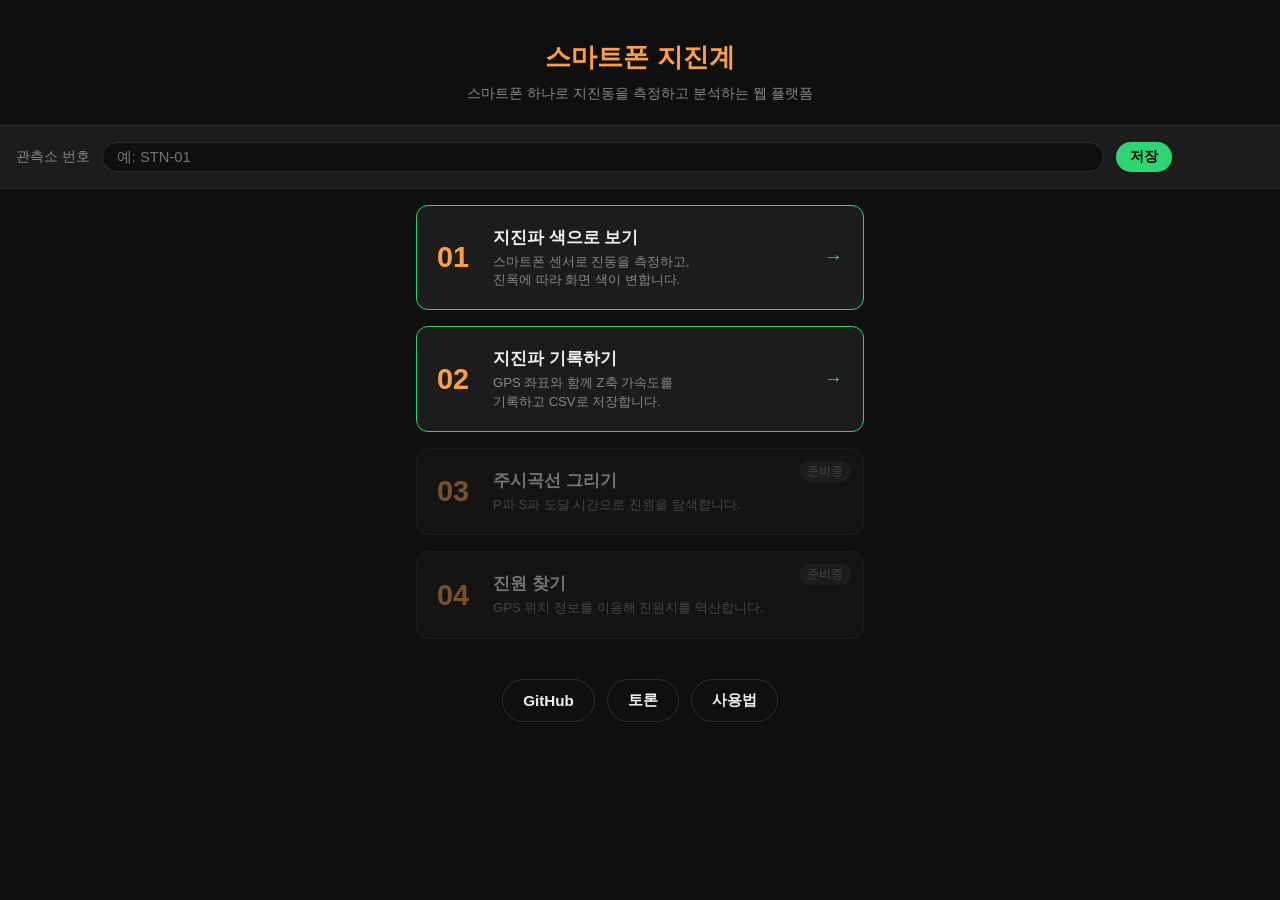
==== index.html @ 4e8167b1 "GitHub Discussions 링크 추가 (footer + README) Co-Authored-By: Claude Sonnet 4.6 <noreply@anthropic.com>" ====
<!DOCTYPE html>
<html lang="ko">
<head>
    <meta charset="UTF-8">
    <meta name="viewport" content="width=device-width, initial-scale=1.0, maximum-scale=1.0, user-scalable=no">
    <title>스마트폰 지진계 플랫폼</title>
    <link rel="stylesheet" href="assets/css/style.css">
</head>
<body>

    <header class="site-header">
        <h1>스마트폰 지진계</h1>
        <p class="subtitle">스마트폰 하나로 지진동을 측정하고 분석하는 웹 플랫폼</p>
    </header>

    <!-- 관측소 번호 입력 -->
    <div class="station-bar">
        <label class="station-bar__label" for="station-input">관측소 번호</label>
        <input class="station-bar__input" id="station-input" type="text"
               maxlength="20" placeholder="예: STN-01">
        <button class="btn btn--primary btn--sm" id="station-save-btn">저장</button>
        <span class="station-bar__status" id="station-status"></span>
    </div>

    <main class="activity-grid">

        <!-- Activity 1 : 활성화 -->
        <a href="activity1/" class="card card--active">
            <div class="card__number">01</div>
            <div class="card__body">
                <h2 class="card__title">지진파 색으로 보기</h2>
                <p class="card__desc">스마트폰 센서로 진동을 측정하고,<br>진폭에 따라 화면 색이 변합니다.</p>
            </div>
            <div class="card__arrow">→</div>
        </a>

        <!-- Activity 2 : 활성화 -->
        <a href="activity2/" class="card card--active">
            <div class="card__number">02</div>
            <div class="card__body">
                <h2 class="card__title">지진파 기록하기</h2>
                <p class="card__desc">GPS 좌표와 함께 Z축 가속도를<br>기록하고 CSV로 저장합니다.</p>
            </div>
            <div class="card__arrow">→</div>
        </a>

        <!-- Activity 3 : 준비중 -->
        <div class="card card--disabled">
            <div class="card__number">03</div>
            <div class="card__body">
                <h2 class="card__title">주시곡선 그리기</h2>
                <p class="card__desc">P파·S파 도달 시간으로 진원을 탐색합니다.</p>
            </div>
            <div class="card__badge">준비중</div>
        </div>

        <!-- Activity 4 : 준비중 -->
        <div class="card card--disabled">
            <div class="card__number">04</div>
            <div class="card__body">
                <h2 class="card__title">진원 찾기</h2>
                <p class="card__desc">GPS 위치 정보를 이용해 진원지를 역산합니다.</p>
            </div>
            <div class="card__badge">준비중</div>
        </div>

    </main>

    <footer class="site-footer">
        <a href="https://github.com/BIH-Lab/Seismograph-on-mobile" class="btn btn--ghost" target="_blank" rel="noopener">GitHub</a>
        <a href="https://github.com/BIH-Lab/Seismograph-on-mobile/discussions" class="btn btn--ghost" target="_blank" rel="noopener">토론</a>
        <button class="btn btn--ghost" id="how-to-btn">사용법</button>
    </footer>

    <!-- 사용법 모달 -->
    <div class="modal" id="how-to-modal" hidden>
        <div class="modal__box">
            <h3>사용법</h3>
            <ol>
                <li>스마트폰 브라우저(Safari / Chrome)로 접속하세요.</li>
                <li>Activity 카드를 선택하세요.</li>
                <li><strong>측정 시작</strong> 버튼을 누르면 센서 권한을 요청합니다.</li>
                <li>권한을 허용하면 실시간 측정이 시작됩니다.</li>
            </ol>
            <p class="modal__note">※ iOS는 Safari, Android는 Chrome을 권장합니다.</p>
            <button class="btn btn--primary" id="modal-close-btn">닫기</button>
        </div>
    </div>

    <script>
        const howToBtn = document.getElementById('how-to-btn');
        const modal = document.getElementById('how-to-modal');
        const closeBtn = document.getElementById('modal-close-btn');

        howToBtn.addEventListener('click', () => { modal.hidden = false; });
        closeBtn.addEventListener('click', () => { modal.hidden = true; });
        modal.addEventListener('click', (e) => { if (e.target === modal) modal.hidden = true; });

        // ── Station ID ────────────────────────────────────────────
        const stationInput  = document.getElementById('station-input');
        const stationSaveBtn = document.getElementById('station-save-btn');
        const stationStatus = document.getElementById('station-status');

        // Load saved value on page load
        const saved = localStorage.getItem('station_id');
        if (saved) stationInput.value = saved;

        stationSaveBtn.addEventListener('click', () => {
            const val = stationInput.value.trim();
            if (!val) {
                stationStatus.textContent = '번호를 입력해주세요.';
                stationStatus.style.color = 'var(--danger)';
                return;
            }
            localStorage.setItem('station_id', val);
            stationStatus.textContent = '저장되었습니다.';
            stationStatus.style.color = 'var(--primary)';
            setTimeout(() => { stationStatus.textContent = ''; }, 2000);
        });

        // Save on Enter key
        stationInput.addEventListener('keydown', (e) => {
            if (e.key === 'Enter') stationSaveBtn.click();
        });
    </script>

</body>
</html>
---- assets/css/style.css ----
/* ===================================
   Reset & Base
=================================== */
*, *::before, *::after { box-sizing: border-box; margin: 0; padding: 0; }

:root {
    --bg:        #0f0f0f;
    --surface:   #1c1c1c;
    --border:    #2e2e2e;
    --text:      #f0f0f0;
    --muted:     #888;
    --accent:    #ff9f43;
    --primary:   #2ed573;
    --danger:    #ff4757;
    --wave:      #00d2d3;
    --radius:    12px;
    --gap:       16px;
}

html, body {
    height: 100%;
    background-color: var(--bg);
    color: var(--text);
    font-family: -apple-system, BlinkMacSystemFont, 'Segoe UI', sans-serif;
    -webkit-tap-highlight-color: transparent;
    overflow-x: hidden;
}


/* ===================================
   공통 버튼
=================================== */
.btn {
    display: inline-flex;
    align-items: center;
    justify-content: center;
    padding: 10px 20px;
    border: none;
    border-radius: 50px;
    font-size: 0.95rem;
    font-weight: 600;
    cursor: pointer;
    text-decoration: none;
    transition: opacity 0.2s;
}
.btn:active { opacity: 0.75; }

.btn--primary  { background: var(--primary); color: #000; }
.btn--danger   { background: var(--danger);  color: #fff; }
.btn--ghost    { background: transparent; color: var(--text); border: 1px solid var(--border); }
.btn--lg       { padding: 14px 36px; font-size: 1.05rem; }
.btn--sm       { padding: 6px 14px;  font-size: 0.85rem; }


/* ===================================
   목차 페이지 (index.html)
=================================== */
.site-header {
    padding: 40px var(--gap) 20px;
    text-align: center;
}
.site-header h1 {
    font-size: 1.6rem;
    color: var(--accent);
    margin-bottom: 8px;
}
.subtitle {
    color: var(--muted);
    font-size: 0.9rem;
    line-height: 1.5;
}

/* 관측소 번호 입력 바 */
.station-bar {
    display: flex;
    align-items: center;
    gap: 12px;
    padding: 16px var(--gap);
    background: var(--surface);
    border-top: 1px solid var(--border);
    border-bottom: 1px solid var(--border);
}
.station-bar__label {
    font-size: 0.85rem;
    color: var(--muted);
    white-space: nowrap;
}
.station-bar__input {
    flex: 1;
    min-width: 80px;
    background: var(--bg);
    border: 1px solid var(--border);
    border-radius: 50px;
    color: var(--text);
    font-size: 0.92rem;
    padding: 6px 14px;
    outline: none;
}
.station-bar__input:focus { border-color: var(--primary); }
.station-bar__status {
    font-size: 0.8rem;
    min-width: 80px;
}

.activity-grid {
    display: flex;
    flex-direction: column;
    gap: var(--gap);
    padding: var(--gap);
    max-width: 480px;
    margin: 0 auto;
}

/* 카드 */
.card {
    display: flex;
    align-items: center;
    gap: 16px;
    padding: 20px;
    border-radius: var(--radius);
    background: var(--surface);
    border: 1px solid var(--border);
    text-decoration: none;
    color: var(--text);
    position: relative;
    transition: border-color 0.2s;
}
.card--active  { border-color: var(--primary); cursor: pointer; }
.card--active:active { opacity: 0.8; }
.card--disabled { opacity: 0.45; cursor: default; }

.card__number {
    font-size: 1.8rem;
    font-weight: 700;
    color: var(--accent);
    min-width: 40px;
}
.card__body { flex: 1; }
.card__title { font-size: 1.05rem; margin-bottom: 4px; }
.card__desc  { font-size: 0.82rem; color: var(--muted); line-height: 1.4; }
.card__arrow { font-size: 1.2rem; color: var(--primary); }
.card__badge {
    position: absolute;
    top: 12px; right: 12px;
    font-size: 0.72rem;
    padding: 3px 8px;
    border-radius: 50px;
    background: var(--border);
    color: var(--muted);
}

.site-footer {
    display: flex;
    justify-content: center;
    gap: 12px;
    padding: 24px var(--gap) 40px;
}


/* ===================================
   모달
=================================== */
.modal {
    position: fixed;
    inset: 0;
    background: rgba(0,0,0,0.7);
    display: flex;
    align-items: center;
    justify-content: center;
    padding: var(--gap);
    z-index: 100;
}
.modal[hidden] { display: none; }
.modal__box {
    background: var(--surface);
    border-radius: var(--radius);
    padding: 28px 24px;
    max-width: 360px;
    width: 100%;
}
.modal__box h3 { font-size: 1.1rem; margin-bottom: 16px; color: var(--accent); }
.modal__box ol { padding-left: 20px; line-height: 2; font-size: 0.92rem; }
.modal__note   { font-size: 0.8rem; color: var(--muted); margin: 16px 0; }
.modal__box .btn { width: 100%; margin-top: 8px; }


/* ===================================
   Activity 페이지 공통
=================================== */
.activity-page {
    display: flex;
    flex-direction: column;
    height: 100dvh;
    transition: background-color 0.3s ease;
}

.activity-header {
    display: flex;
    align-items: center;
    gap: 12px;
    padding: 14px var(--gap);
    border-bottom: 1px solid var(--border);
    flex-shrink: 0;
}
.activity-header h1 { font-size: 1rem; color: var(--accent); }

.activity-main {
    flex: 1;
    display: flex;
    flex-direction: column;
    align-items: center;
    justify-content: space-around;
    padding: var(--gap);
    overflow: hidden;
}

/* 배경색 표시 영역 */
.color-display {
    text-align: center;
    padding: 16px;
}
.color-display__label {
    font-size: 2.8rem;
    font-weight: 700;
    letter-spacing: 0.05em;
    line-height: 1;
}
.color-display__unit { font-size: 0.85rem; color: var(--muted); margin-top: 4px; }

/* 파형 캔버스 */
.chart-wrapper {
    width: 100%;
    height: 40vh;
    max-height: 280px;
    border-radius: var(--radius);
    background: var(--surface);
    border: 1px solid var(--border);
    overflow: hidden;
}
.chart-wrapper canvas { width: 100% !important; height: 100% !important; }

/* 컨트롤 버튼 그룹 */
.controls {
    display: flex;
    gap: 12px;
    flex-wrap: wrap;
    justify-content: center;
}

/* 상태 메시지 */
.status-msg {
    font-size: 0.82rem;
    color: var(--muted);
    text-align: center;
    min-height: 1.4em;
}

/* GPS 좌표 표시 (activity2) */
.gps-display {
    display: flex;
    gap: 16px;
    flex-wrap: wrap;
    justify-content: center;
    padding: 12px 16px;
    background: var(--surface);
    border: 1px solid var(--border);
    border-radius: var(--radius);
    width: 100%;
    font-size: 0.88rem;
    color: var(--muted);
}
.gps-display__item strong {
    color: var(--text);
    font-weight: 600;
}
.gps-display__acc {
    color: var(--muted);
    font-size: 0.78rem;
}
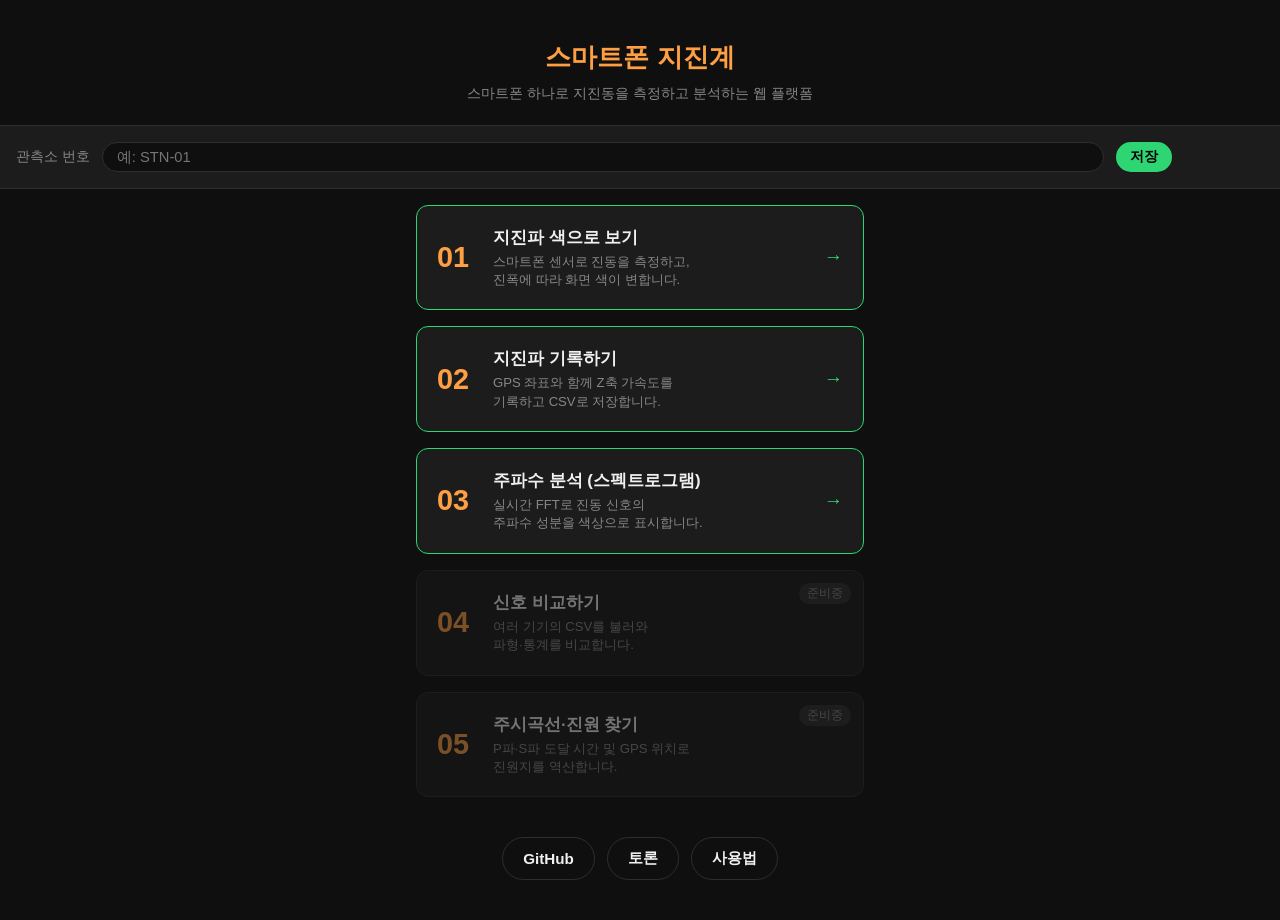
==== commit a492f9a9: "Activity 3 구현 — 주파수 분석 (스펙트로그램) - activity3/index.html: 센서 측정 모드 + 파일 선택 모드 (드래그 앤 드롭) - spectrogram" ====
--- a/index.html
+++ b/index.html
@@ -44,22 +44,32 @@
             <div class="card__arrow">→</div>
         </a>
 
-        <!-- Activity 3 : 준비중 -->
-        <div class="card card--disabled">
+        <!-- Activity 3 : 주파수 분석 -->
+        <a class="card card--active" href="activity3/">
             <div class="card__number">03</div>
             <div class="card__body">
-                <h2 class="card__title">주시곡선 그리기</h2>
-                <p class="card__desc">P파·S파 도달 시간으로 진원을 탐색합니다.</p>
+                <h2 class="card__title">주파수 분석 (스펙트로그램)</h2>
+                <p class="card__desc">실시간 FFT로 진동 신호의<br>주파수 성분을 색상으로 표시합니다.</p>
             </div>
-            <div class="card__badge">준비중</div>
-        </div>
+            <div class="card__arrow">→</div>
+        </a>
 
         <!-- Activity 4 : 준비중 -->
         <div class="card card--disabled">
             <div class="card__number">04</div>
             <div class="card__body">
-                <h2 class="card__title">진원 찾기</h2>
-                <p class="card__desc">GPS 위치 정보를 이용해 진원지를 역산합니다.</p>
+                <h2 class="card__title">신호 비교하기</h2>
+                <p class="card__desc">여러 기기의 CSV를 불러와<br>파형·통계를 비교합니다.</p>
+            </div>
+            <div class="card__badge">준비중</div>
+        </div>
+
+        <!-- Activity 5 : 준비중 -->
+        <div class="card card--disabled">
+            <div class="card__number">05</div>
+            <div class="card__body">
+                <h2 class="card__title">주시곡선·진원 찾기</h2>
+                <p class="card__desc">P파·S파 도달 시간 및 GPS 위치로<br>진원지를 역산합니다.</p>
             </div>
             <div class="card__badge">준비중</div>
         </div>
--- a/assets/css/style.css
+++ b/assets/css/style.css
@@ -277,3 +277,110 @@
     color: var(--muted);
     font-size: 0.78rem;
 }
+
+/* 스펙트로그램 패널 (activity3) */
+.spectrogram-panel {
+    width: 100%;
+    height: 30vh;
+    max-height: 220px;
+    position: relative;
+    border-radius: var(--radius);
+    border: 1px solid var(--border);
+    overflow: hidden;
+    background: #0a0a0a;
+}
+.spectrogram-panel canvas {
+    width: 100% !important;
+    height: 100% !important;
+    display: block;
+}
+.spectrogram-freq-overlay {
+    position: absolute;
+    top: 0;
+    left: 0;
+    height: 100%;
+    width: 30px;
+    display: flex;
+    flex-direction: column;
+    justify-content: space-between;
+    padding: 3px 0;
+    pointer-events: none;
+}
+.spectrogram-freq-overlay span {
+    font-size: 9px;
+    color: #777;
+    line-height: 1;
+    text-align: center;
+    display: block;
+}
+
+/* ===================================
+   모드 탭 (activity3)
+=================================== */
+.mode-tabs {
+    display: flex;
+    gap: 4px;
+    padding: 10px var(--gap) 0;
+    flex-shrink: 0;
+}
+.mode-tabs__btn {
+    flex: 1;
+    padding: 9px 0;
+    border: 1px solid var(--border);
+    border-radius: 8px 8px 0 0;
+    background: var(--surface);
+    color: var(--muted);
+    font-size: 0.9rem;
+    font-weight: 600;
+    cursor: pointer;
+    transition: color 0.15s, border-color 0.15s;
+}
+.mode-tabs__btn--active {
+    color: var(--primary);
+    border-color: var(--primary);
+    background: var(--bg);
+}
+
+/* ===================================
+   드롭존 (activity3 파일 선택)
+=================================== */
+.drop-zone {
+    width: 100%;
+    padding: 36px 20px;
+    border: 2px dashed var(--border);
+    border-radius: var(--radius);
+    text-align: center;
+    color: var(--muted);
+    font-size: 0.9rem;
+    cursor: pointer;
+    transition: border-color 0.2s, color 0.2s;
+}
+.drop-zone--hover {
+    border-color: var(--primary);
+    color: var(--primary);
+}
+.drop-zone__hint {
+    font-size: 0.78rem;
+    margin-top: 6px;
+    color: var(--muted);
+}
+
+/* ===================================
+   CSV 파일 정보 (activity3)
+=================================== */
+.csv-file-info {
+    width: 100%;
+    padding: 12px 16px;
+    background: var(--surface);
+    border: 1px solid var(--border);
+    border-radius: var(--radius);
+    font-size: 0.85rem;
+    color: var(--muted);
+    display: flex;
+    flex-wrap: wrap;
+    gap: 8px 20px;
+}
+.csv-file-info strong {
+    color: var(--text);
+    font-weight: 600;
+}
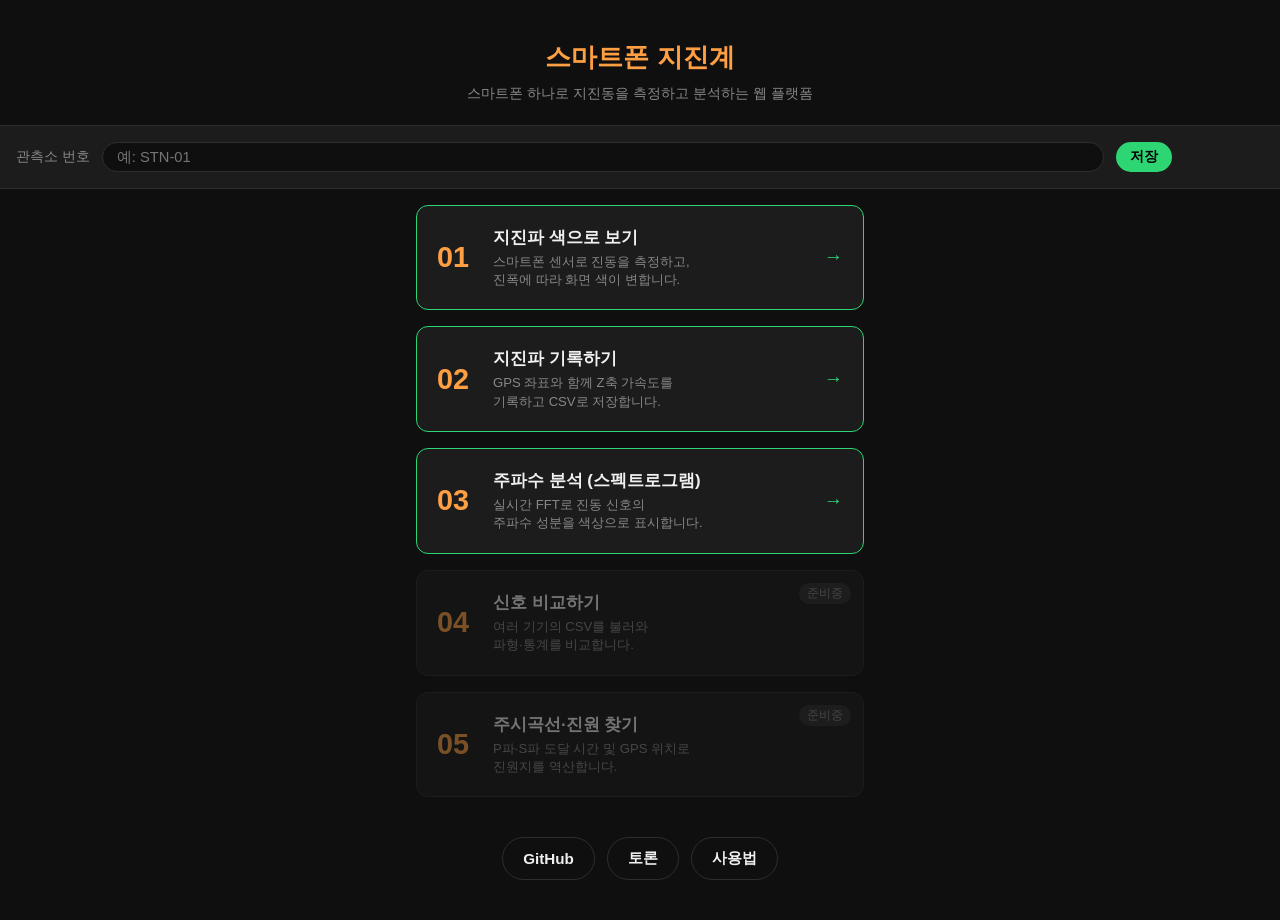
==== commit 4342db4f: "디버그: 4가지 버그 수정 1. index.html 모달: "Android Chrome 권장" → "Android Firefox 권장" 반영 2. export.js: 주석 "6 d" ====
--- a/index.html
+++ b/index.html
@@ -92,7 +92,7 @@
                 <li><strong>측정 시작</strong> 버튼을 누르면 센서 권한을 요청합니다.</li>
                 <li>권한을 허용하면 실시간 측정이 시작됩니다.</li>
             </ol>
-            <p class="modal__note">※ iOS는 Safari, Android는 Chrome을 권장합니다.</p>
+            <p class="modal__note">※ iOS는 Safari, Android는 <strong>Firefox</strong>를 권장합니다. (Chrome은 센서 정밀도 제한)</p>
             <button class="btn btn--primary" id="modal-close-btn">닫기</button>
         </div>
     </div>
--- a/assets/css/style.css
+++ b/assets/css/style.css
@@ -384,3 +384,19 @@
     color: var(--text);
     font-weight: 600;
 }
+
+/* ===================================
+   피크 주파수 표시 (activity3)
+=================================== */
+.peak-freq-display {
+    width: 100%;
+    text-align: center;
+    font-size: 0.9rem;
+    color: var(--muted);
+    padding: 4px 0;
+}
+.peak-freq-display span {
+    color: var(--primary);
+    font-weight: 700;
+    font-size: 1.1rem;
+}
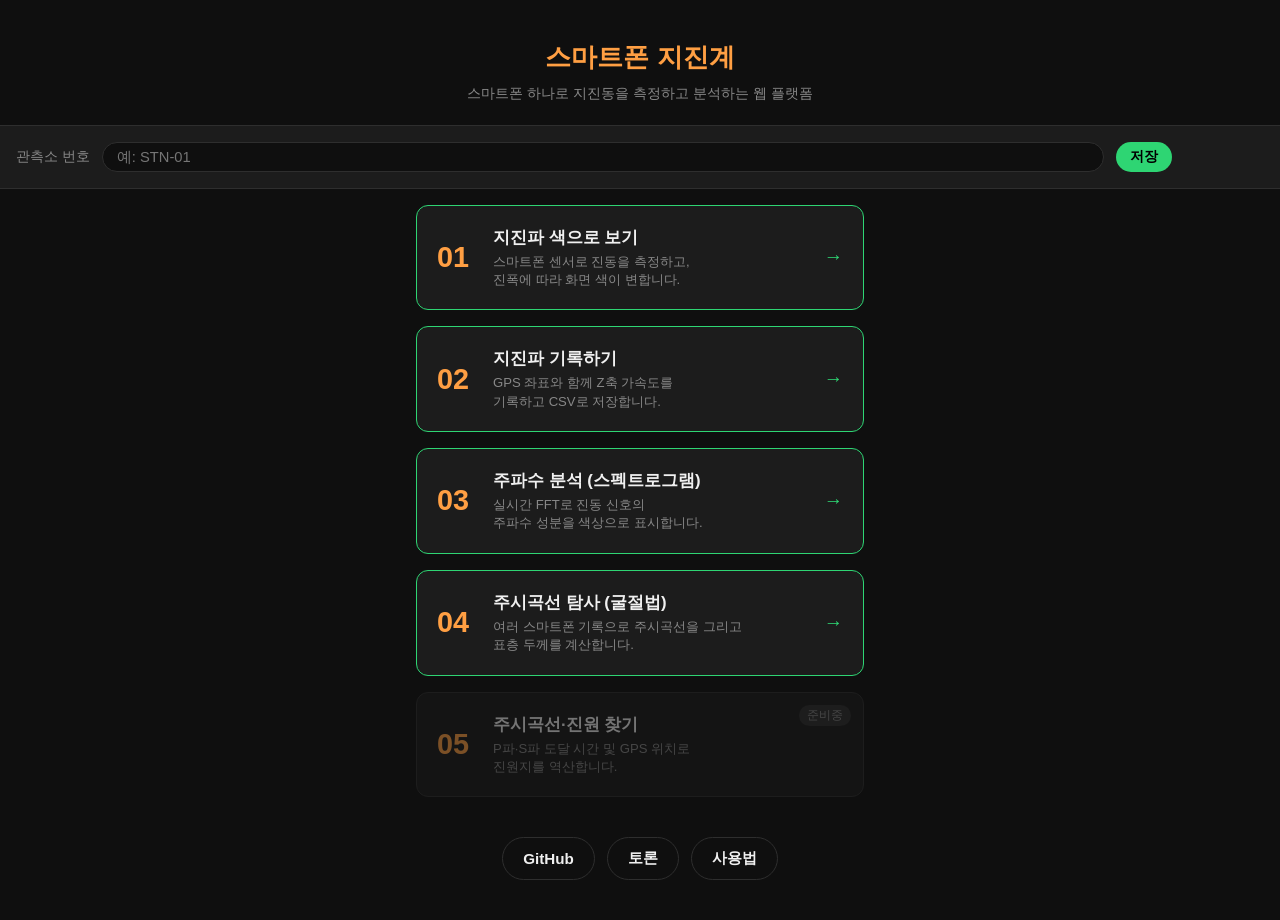
==== commit 0ca9eabc: "feat: Activity 4 — 주시곡선 탐사 (굴절법) 구현 - activity4/index.html: 4단계 워크플로 (CSV 로드 → 거리 설정 → 초동 픽킹 → 주시곡선)" ====
--- a/index.html
+++ b/index.html
@@ -54,15 +54,15 @@
             <div class="card__arrow">→</div>
         </a>
 
-        <!-- Activity 4 : 준비중 -->
-        <div class="card card--disabled">
+        <!-- Activity 4 : 활성화 -->
+        <a href="activity4/" class="card card--active">
             <div class="card__number">04</div>
             <div class="card__body">
-                <h2 class="card__title">신호 비교하기</h2>
-                <p class="card__desc">여러 기기의 CSV를 불러와<br>파형·통계를 비교합니다.</p>
+                <h2 class="card__title">주시곡선 탐사 (굴절법)</h2>
+                <p class="card__desc">여러 스마트폰 기록으로 주시곡선을 그리고<br>표층 두께를 계산합니다.</p>
             </div>
-            <div class="card__badge">준비중</div>
-        </div>
+            <div class="card__arrow">→</div>
+        </a>
 
         <!-- Activity 5 : 준비중 -->
         <div class="card card--disabled">
@@ -87,7 +87,7 @@
         <div class="modal__box">
             <h3>사용법</h3>
             <ol>
-                <li>스마트폰 브라우저(Safari / Chrome)로 접속하세요.</li>
+                <li>스마트폰 브라우저 (iOS: Safari / Android: <strong>Firefox</strong>)로 접속하세요.</li>
                 <li>Activity 카드를 선택하세요.</li>
                 <li><strong>측정 시작</strong> 버튼을 누르면 센서 권한을 요청합니다.</li>
                 <li>권한을 허용하면 실시간 측정이 시작됩니다.</li>
--- a/assets/css/style.css
+++ b/assets/css/style.css
@@ -2,6 +2,7 @@
    Reset & Base
 =================================== */
 *, *::before, *::after { box-sizing: border-box; margin: 0; padding: 0; }
+[hidden] { display: none !important; }
 
 :root {
     --bg:        #0f0f0f;
@@ -342,6 +343,28 @@
 }
 
 /* ===================================
+   activity3 패널 레이아웃
+=================================== */
+#panel-sensor,
+#panel-file {
+    flex: 1;
+    display: flex;
+    flex-direction: column;
+    gap: var(--gap);
+    width: 100%;
+    min-height: 0;
+}
+
+#drop-zone {
+    flex: 1;
+    min-height: 30vh;
+    display: flex;
+    flex-direction: column;
+    align-items: center;
+    justify-content: center;
+}
+
+/* ===================================
    드롭존 (activity3 파일 선택)
 =================================== */
 .drop-zone {
@@ -400,3 +423,380 @@
     font-weight: 700;
     font-size: 1.1rem;
 }
+
+
+/* ===================================
+   MMI 색상 오버레이 (activity1)
+=================================== */
+.color-display__mmi {
+    font-size: 1.6rem;
+    font-weight: 700;
+    letter-spacing: 0.02em;
+    min-height: 1.4em;
+    color: rgba(255,255,255,0.9);
+    text-shadow: 0 1px 3px rgba(0,0,0,0.6);
+    margin-bottom: 4px;
+}
+
+.btn--accent { background: var(--accent); color: #000; }
+
+/* MMI 진도 안내 모달 */
+.modal__box--wide {
+    max-width: 440px;
+    max-height: 80vh;
+    overflow-y: auto;
+}
+.mmi-table {
+    width: 100%;
+    border-collapse: collapse;
+    font-size: 0.85rem;
+    margin-bottom: 16px;
+}
+.mmi-table td {
+    padding: 7px 8px;
+    border-bottom: 1px solid var(--border);
+    vertical-align: middle;
+}
+.mmi-table td:first-child {
+    width: 10px;
+    padding: 0;
+}
+.mmi-table td:nth-child(2) { font-weight: 700; white-space: nowrap; }
+.mmi-table td:nth-child(4) { font-size: 0.76rem; color: var(--muted); }
+
+/* 진도 안내 버튼 (activity1) */
+.mmi-info-btn {
+    align-self: center;
+    backdrop-filter: blur(4px);
+    background: rgba(28,28,28,0.85);
+    border: 1px solid var(--border);
+    color: var(--text);
+    white-space: nowrap;
+}
+
+/* MMI 토글 스위치 (activity1) */
+.mmi-toggle {
+    display: flex;
+    align-items: center;
+    align-self: center;
+    gap: 8px;
+    cursor: pointer;
+    user-select: none;
+}
+.mmi-toggle__label { font-size: 0.82rem; color: var(--muted); }
+.mmi-toggle__track {
+    width: 44px;
+    height: 24px;
+    border-radius: 12px;
+    background: var(--border);
+    position: relative;
+    transition: background 0.2s;
+    flex-shrink: 0;
+}
+.mmi-toggle input:checked ~ .mmi-toggle__track { background: var(--accent); }
+.mmi-toggle__thumb {
+    position: absolute;
+    top: 3px;
+    left: 3px;
+    width: 18px;
+    height: 18px;
+    border-radius: 50%;
+    background: #fff;
+    transition: left 0.2s;
+}
+.mmi-toggle input:checked ~ .mmi-toggle__track .mmi-toggle__thumb { left: 23px; }
+.mmi-toggle input { display: none; }
+
+/* 축 선택 버튼 그룹 (activity3) */
+.axis-selector {
+    display: flex;
+    gap: 6px;
+    justify-content: center;
+    align-items: center;
+}
+.axis-btn {
+    padding: 4px 14px;
+    border-radius: 16px;
+    border: 1px solid var(--border);
+    background: var(--surface);
+    color: var(--muted);
+    font-size: 0.82rem;
+    cursor: pointer;
+    transition: background 0.15s, color 0.15s, border-color 0.15s;
+}
+.axis-btn--active {
+    background: var(--accent);
+    color: #000;
+    border-color: var(--accent);
+}
+.axis-btn:disabled {
+    opacity: 0.4;
+    pointer-events: none;
+}
+
+/* 리뷰 컨트롤 바 (activity1) */
+.review-bar {
+    display: flex;
+    align-items: center;
+    gap: 12px;
+    width: 100%;
+    justify-content: space-between;
+    padding: 6px 4px;
+}
+.review-bar__time {
+    font-size: 0.82rem;
+    color: var(--muted);
+}
+.review-bar__mmi {
+    font-size: 0.9rem;
+    font-weight: 600;
+    color: var(--text);
+    text-align: center;
+    width: 100%;
+}
+
+
+/* ===================================
+   분석 모드 탭 (activity3)
+=================================== */
+.analysis-tabs {
+    display: flex;
+    gap: 4px;
+    width: 100%;
+    flex-shrink: 0;
+}
+.analysis-tabs__btn {
+    flex: 1;
+    padding: 7px 0;
+    border: 1px solid var(--border);
+    border-radius: 6px;
+    background: var(--surface);
+    color: var(--muted);
+    font-size: 0.82rem;
+    font-weight: 600;
+    cursor: pointer;
+    transition: color 0.15s, border-color 0.15s, background 0.15s;
+}
+.analysis-tabs__btn--active {
+    color: var(--accent);
+    border-color: var(--accent);
+    background: var(--bg);
+}
+.analysis-tabs__btn:disabled {
+    opacity: 0.35;
+    pointer-events: none;
+}
+
+/* ===================================
+   Activity 4 — 주시곡선 탐사
+=================================== */
+.activity4-body {
+    background: var(--bg);
+    color: var(--text);
+    min-height: 100vh;
+}
+
+/* Step progress nav */
+.step-nav {
+    display: flex;
+    align-items: center;
+    justify-content: center;
+    gap: 4px;
+    padding: 10px var(--gap);
+    background: var(--surface);
+    border-bottom: 1px solid var(--border);
+}
+.step-nav__item {
+    min-width: 52px;
+    padding: 6px 4px;
+    text-align: center;
+    font-size: 0.85rem;
+    font-weight: 700;
+    border-radius: 8px;
+    border: 1px solid var(--border);
+    color: var(--muted);
+    line-height: 1.2;
+}
+.step-nav__item small { font-size: 0.68rem; font-weight: 400; display: block; }
+.step-nav__item--active { border-color: var(--primary); color: var(--primary); }
+.step-nav__item--done   { background: var(--primary); border-color: var(--primary); color: #000; }
+.step-nav__arrow { color: var(--border); font-size: 0.9rem; }
+
+/* Main content column */
+.activity4-main {
+    max-width: 520px;
+    margin: 0 auto;
+    padding: var(--gap);
+    display: flex;
+    flex-direction: column;
+    gap: 16px;
+}
+
+/* Step section */
+.step-section { display: flex; flex-direction: column; gap: 14px; }
+.step-title { font-size: 1rem; color: var(--accent); }
+.sub-title  { font-size: 0.9rem; color: var(--text); margin-top: 4px; }
+.step-desc  { font-size: 0.83rem; color: var(--muted); line-height: 1.5; }
+
+/* Timing warning */
+.timing-warning {
+    padding: 10px 14px;
+    background: rgba(255, 71, 87, 0.10);
+    border: 1px solid rgba(255, 71, 87, 0.35);
+    border-radius: 8px;
+    font-size: 0.82rem;
+    color: var(--danger);
+    line-height: 1.5;
+}
+
+/* Station card (step 1) */
+.station-card {
+    display: flex;
+    flex-wrap: wrap;
+    align-items: center;
+    gap: 6px 14px;
+    padding: 10px 14px;
+    background: var(--surface);
+    border: 1px solid var(--border);
+    border-radius: 8px;
+    font-size: 0.85rem;
+}
+.station-card__id   { font-weight: 700; color: var(--text); }
+.station-card__meta { color: var(--muted); flex: 1; }
+.station-card__file { font-size: 0.76rem; color: var(--border); width: 100%; }
+.text-warn          { color: var(--danger); }
+
+/* Source radio options (step 2) */
+.source-opts { display: flex; flex-direction: column; gap: 8px; }
+.source-opt {
+    display: flex;
+    align-items: center;
+    gap: 10px;
+    padding: 9px 14px;
+    background: var(--surface);
+    border: 1px solid var(--border);
+    border-radius: 8px;
+    font-size: 0.88rem;
+    cursor: pointer;
+}
+.source-opt input[type="radio"] { accent-color: var(--primary); }
+.source-opt small { color: var(--muted); font-size: 0.78rem; }
+.source-badge {
+    display: inline-block;
+    font-size: 0.68rem;
+    padding: 2px 7px;
+    border-radius: 20px;
+    background: var(--accent);
+    color: #000;
+    font-weight: 700;
+    margin-left: 4px;
+    vertical-align: middle;
+}
+
+/* Distance rows (step 2) */
+.dist-row {
+    display: flex;
+    align-items: center;
+    gap: 8px;
+    padding: 8px 0;
+    border-bottom: 1px solid var(--border);
+    font-size: 0.88rem;
+}
+.dist-row__id   { flex: 1; }
+.dist-row__unit { color: var(--muted); }
+.dist-input {
+    width: 90px;
+    background: var(--surface);
+    border: 1px solid var(--border);
+    border-radius: 6px;
+    color: var(--text);
+    font-size: 0.88rem;
+    padding: 5px 10px;
+    outline: none;
+    text-align: right;
+}
+.dist-input:focus { border-color: var(--primary); }
+
+/* Pick cards (step 3) */
+.pick-card {
+    border: 1px solid var(--border);
+    border-radius: 10px;
+    overflow: hidden;
+    background: var(--surface);
+}
+.pick-card--source  { border-color: var(--accent); }
+.pick-card--picked  { border-color: var(--primary); }
+.pick-card__hdr {
+    display: flex;
+    align-items: center;
+    gap: 8px;
+    padding: 7px 12px;
+    font-size: 0.83rem;
+    border-bottom: 1px solid var(--border);
+}
+.pick-card__id   { font-weight: 700; flex: 1; }
+.pick-card__dist { color: var(--muted); white-space: nowrap; }
+.pick-card__time { color: var(--primary); font-size: 0.78rem; white-space: nowrap; }
+.pick-card__wave { height: 68px; background: #111; }
+.pick-card__wave canvas { width: 100% !important; height: 100% !important; display: block; }
+
+/* Hodochron canvas (step 4) */
+.hodo-wrap {
+    width: 100%;
+    height: 260px;
+    border-radius: var(--radius);
+    border: 1px solid var(--border);
+    overflow: hidden;
+    background: #0a0a0a;
+}
+.hodo-wrap canvas { width: 100% !important; height: 100% !important; display: block; }
+
+/* Segment slider (step 4) */
+.segment-ctrl {
+    display: flex;
+    align-items: center;
+    gap: 8px;
+    padding: 4px 0;
+}
+.seg-label   { font-size: 0.85rem; color: var(--muted); white-space: nowrap; }
+.split-slider { flex: 1; accent-color: var(--primary); }
+
+/* Results grid (step 4) */
+.results-grid {
+    display: grid;
+    grid-template-columns: 1fr 1fr;
+    gap: 10px;
+}
+.result-item {
+    background: var(--surface);
+    border: 1px solid var(--border);
+    border-radius: 10px;
+    padding: 12px 14px;
+}
+.result-item__label { font-size: 0.75rem; color: var(--muted); margin-bottom: 2px; }
+.result-item__value { font-size: 1.5rem; font-weight: 700; color: var(--accent); }
+.result-item__unit  { font-size: 0.76rem; color: var(--muted); }
+.result-detail {
+    font-size: 0.79rem;
+    color: var(--muted);
+    text-align: center;
+    min-height: 1.2em;
+}
+
+
+/* ===================================
+   PC 반응형 (768px+)
+=================================== */
+@media (min-width: 768px) {
+    .activity-main {
+        max-width: 860px;
+        margin: 0 auto;
+        width: 100%;
+    }
+    .chart-wrapper {
+        max-height: 360px;
+    }
+    .spectrogram-panel {
+        max-height: 300px;
+    }
+}
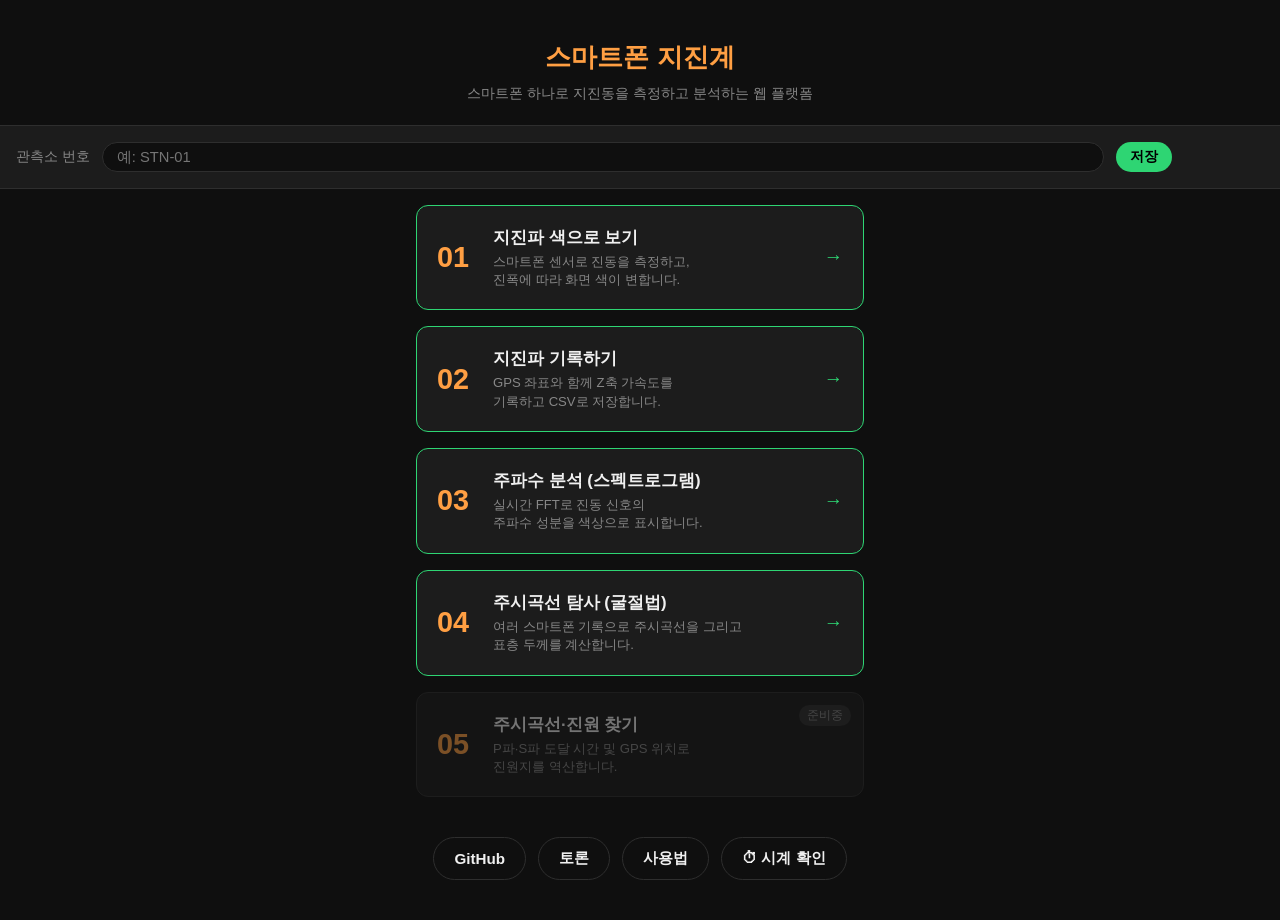
==== commit 643e3195: "feat: 메뉴 페이지 시계 동기화 확인 기능 추가 - footer에 "⏱ 시계 확인" 버튼 추가 - 모달: UTC 실시간 시계 (HH:MM:SS.mmm, 100ms 갱신) - N" ====
--- a/index.html
+++ b/index.html
@@ -80,6 +80,7 @@
         <a href="https://github.com/BIH-Lab/Seismograph-on-mobile" class="btn btn--ghost" target="_blank" rel="noopener">GitHub</a>
         <a href="https://github.com/BIH-Lab/Seismograph-on-mobile/discussions" class="btn btn--ghost" target="_blank" rel="noopener">토론</a>
         <button class="btn btn--ghost" id="how-to-btn">사용법</button>
+        <button class="btn btn--ghost" id="time-sync-btn">⏱ 시계 확인</button>
     </footer>
 
     <!-- 사용법 모달 -->
@@ -97,6 +98,23 @@
         </div>
     </div>
 
+    <!-- 시계 동기화 확인 모달 -->
+    <div class="modal" id="time-modal" hidden>
+        <div class="modal__box">
+            <h3>시계 동기화 확인</h3>
+            <div class="time-clock" id="live-clock">--:--:--.---</div>
+            <p class="modal__note">
+                모든 기기에서 동시에 이 화면을 열고 시각이 일치하는지 비교하세요.<br>
+                Activity 4 사용 전 권장합니다.
+            </p>
+            <div class="ntp-section">
+                <button class="btn btn--ghost btn--sm" id="ntp-btn">인터넷 시간과 비교</button>
+                <div class="ntp-result" id="ntp-result" hidden></div>
+            </div>
+            <button class="btn btn--primary" id="time-modal-close">닫기</button>
+        </div>
+    </div>
+
     <script>
         const howToBtn = document.getElementById('how-to-btn');
         const modal = document.getElementById('how-to-modal');
@@ -105,6 +123,74 @@
         howToBtn.addEventListener('click', () => { modal.hidden = false; });
         closeBtn.addEventListener('click', () => { modal.hidden = true; });
         modal.addEventListener('click', (e) => { if (e.target === modal) modal.hidden = true; });
+
+        // ── Clock sync modal ─────────────────────────────────────
+        const timeSyncBtn    = document.getElementById('time-sync-btn');
+        const timeModal      = document.getElementById('time-modal');
+        const timeModalClose = document.getElementById('time-modal-close');
+        const liveClock      = document.getElementById('live-clock');
+        const ntpBtn         = document.getElementById('ntp-btn');
+        const ntpResult      = document.getElementById('ntp-result');
+        let _clockTimer      = null;
+
+        function _startClock() {
+            _clockTimer = setInterval(() => {
+                const now = new Date();
+                const h  = String(now.getUTCHours()).padStart(2, '0');
+                const m  = String(now.getUTCMinutes()).padStart(2, '0');
+                const s  = String(now.getUTCSeconds()).padStart(2, '0');
+                const ms = String(now.getUTCMilliseconds()).padStart(3, '0');
+                liveClock.textContent = `${h}:${m}:${s}.${ms}`;
+            }, 100);
+        }
+
+        timeSyncBtn.addEventListener('click', () => {
+            timeModal.hidden   = false;
+            ntpResult.hidden   = true;
+            ntpBtn.disabled    = false;
+            ntpBtn.textContent = '인터넷 시간과 비교';
+            _startClock();
+        });
+
+        const _closeTimeModal = () => {
+            timeModal.hidden = true;
+            clearInterval(_clockTimer);
+        };
+        timeModalClose.addEventListener('click', _closeTimeModal);
+        timeModal.addEventListener('click', e => { if (e.target === timeModal) _closeTimeModal(); });
+
+        ntpBtn.addEventListener('click', async () => {
+            ntpBtn.disabled    = true;
+            ntpBtn.textContent = '확인 중…';
+            ntpResult.hidden   = true;
+            try {
+                const t1   = performance.now();
+                const resp = await fetch(
+                    'https://timeapi.io/api/time/current/zone?timeZone=UTC',
+                    { cache: 'no-store' }
+                );
+                const t2       = performance.now();
+                const json     = await resp.json();
+                const serverMs = new Date(json.dateTime.slice(0, 23) + 'Z').getTime();
+                const rtt      = Math.round(t2 - t1);
+                const clientMs = Math.round(performance.timeOrigin + t1 + rtt / 2);
+                const offset   = clientMs - serverMs;
+                const absOff   = Math.abs(offset);
+                const sign     = offset >= 0 ? '+' : '';
+                const cls  = absOff < 200  ? 'ntp-result--ok'
+                           : absOff < 1000 ? 'ntp-result--warn'
+                           :                 'ntp-result--err';
+                const icon = absOff < 200  ? '✅' : absOff < 1000 ? '⚠' : '❌';
+                ntpResult.className   = `ntp-result ${cls}`;
+                ntpResult.textContent = `${icon} 오차 ${sign}${offset} ms  (RTT ${rtt} ms)`;
+            } catch {
+                ntpResult.className   = 'ntp-result ntp-result--warn';
+                ntpResult.textContent = '인터넷 연결이 없습니다. 위 시계로 비교하세요.';
+            }
+            ntpResult.hidden   = false;
+            ntpBtn.disabled    = false;
+            ntpBtn.textContent = '다시 확인';
+        });
 
         // ── Station ID ────────────────────────────────────────────
         const stationInput  = document.getElementById('station-input');
--- a/assets/css/style.css
+++ b/assets/css/style.css
@@ -588,6 +588,37 @@
 }
 
 /* ===================================
+   시계 동기화 모달
+=================================== */
+.time-clock {
+    font-family: 'Courier New', monospace;
+    font-size: 2.2rem;
+    font-weight: 700;
+    color: var(--primary);
+    text-align: center;
+    letter-spacing: 0.04em;
+    padding: 12px 0 4px;
+}
+.ntp-section {
+    margin-top: 12px;
+    display: flex;
+    flex-direction: column;
+    gap: 8px;
+    align-items: center;
+}
+.ntp-result {
+    font-size: 0.88rem;
+    padding: 8px 16px;
+    border-radius: 8px;
+    text-align: center;
+    width: 100%;
+}
+.ntp-result--ok   { color: var(--primary); background: rgba(46, 213, 115, 0.12); }
+.ntp-result--warn { color: var(--accent);  background: rgba(255, 159,  67, 0.12); }
+.ntp-result--err  { color: var(--danger);  background: rgba(255,  71,  87, 0.12); }
+
+
+/* ===================================
    Activity 4 — 주시곡선 탐사
 =================================== */
 .activity4-body {
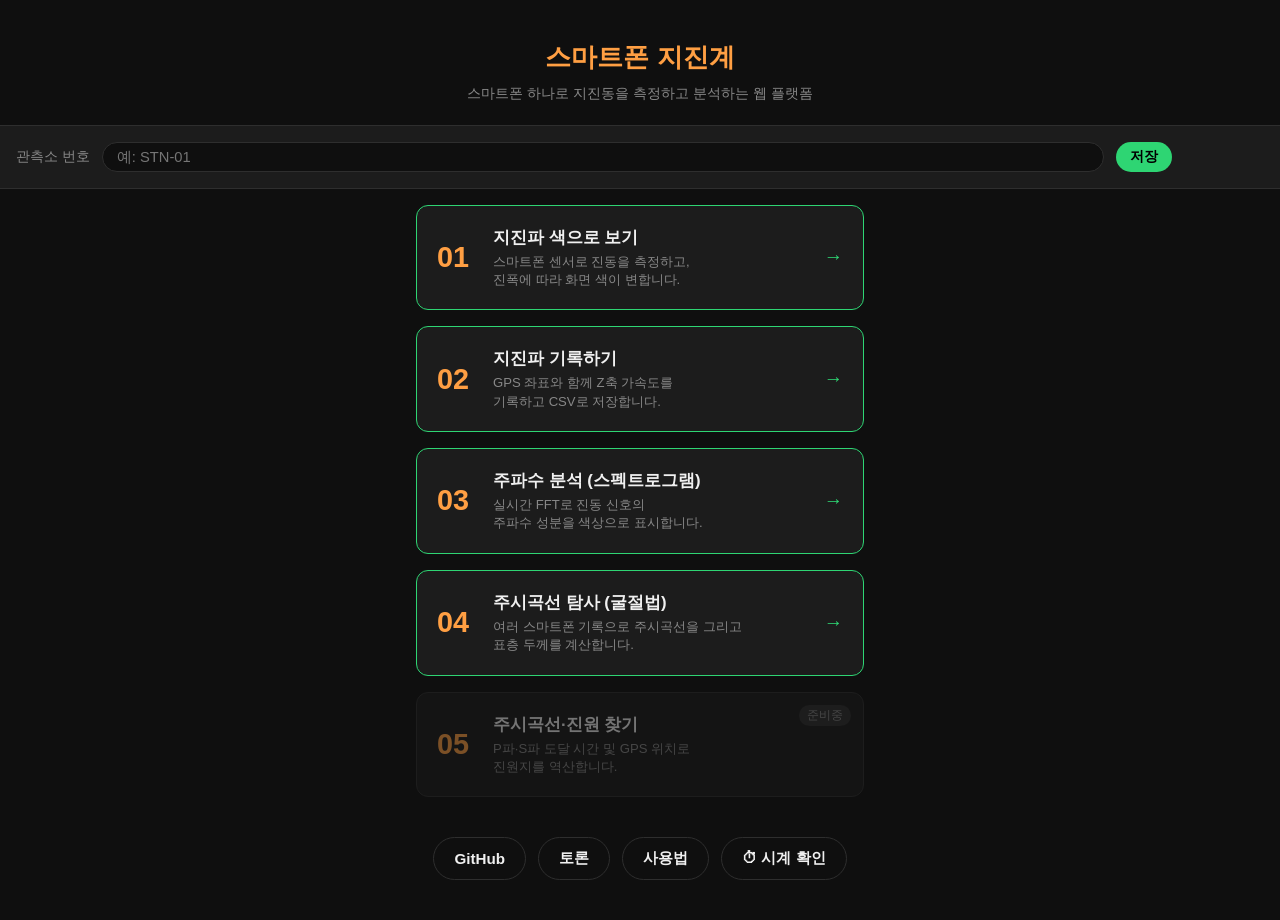
==== commit 22ca1b7b: "feat: NTP 시계 동기화 자동 적용 (Activity 2 측정 시작 + 메뉴 수동 저장) - sensor.js: start() 시 localStorage ntp_offset_" ====
--- a/index.html
+++ b/index.html
@@ -110,6 +110,8 @@
             <div class="ntp-section">
                 <button class="btn btn--ghost btn--sm" id="ntp-btn">인터넷 시간과 비교</button>
                 <div class="ntp-result" id="ntp-result" hidden></div>
+                <button class="btn btn--primary btn--sm" id="sync-apply-btn" hidden>동기화 저장</button>
+                <div class="sync-status" id="sync-status"></div>
             </div>
             <button class="btn btn--primary" id="time-modal-close">닫기</button>
         </div>
@@ -131,7 +133,28 @@
         const liveClock      = document.getElementById('live-clock');
         const ntpBtn         = document.getElementById('ntp-btn');
         const ntpResult      = document.getElementById('ntp-result');
+        const syncApplyBtn   = document.getElementById('sync-apply-btn');
+        const syncStatus     = document.getElementById('sync-status');
         let _clockTimer      = null;
+
+        function _showSyncStatus() {
+            const off = localStorage.getItem('ntp_offset_ms');
+            const at  = localStorage.getItem('ntp_synced_at');
+            if (off !== null && at) {
+                const sign = Number(off) >= 0 ? '+' : '';
+                syncStatus.className   = 'sync-status sync-status--ok';
+                syncStatus.textContent = `✅ 저장됨: ${sign}${off} ms  (${at.slice(0, 16).replace('T', ' ')})`;
+            } else {
+                syncStatus.className   = 'sync-status sync-status--none';
+                syncStatus.textContent = '저장된 동기화 없음';
+            }
+        }
+
+        function _updateFooterBadge() {
+            timeSyncBtn.textContent =
+                localStorage.getItem('ntp_offset_ms') !== null ? '⏱ 시계 확인 ✅' : '⏱ 시계 확인';
+        }
+        _updateFooterBadge();
 
         function _startClock() {
             _clockTimer = setInterval(() => {
@@ -147,8 +170,10 @@
         timeSyncBtn.addEventListener('click', () => {
             timeModal.hidden   = false;
             ntpResult.hidden   = true;
+            syncApplyBtn.hidden = true;
             ntpBtn.disabled    = false;
             ntpBtn.textContent = '인터넷 시간과 비교';
+            _showSyncStatus();
             _startClock();
         });
 
@@ -183,13 +208,25 @@
                 const icon = absOff < 200  ? '✅' : absOff < 1000 ? '⚠' : '❌';
                 ntpResult.className   = `ntp-result ${cls}`;
                 ntpResult.textContent = `${icon} 오차 ${sign}${offset} ms  (RTT ${rtt} ms)`;
+                syncApplyBtn.dataset.offset = String(offset);
+                syncApplyBtn.hidden = false;
             } catch {
                 ntpResult.className   = 'ntp-result ntp-result--warn';
                 ntpResult.textContent = '인터넷 연결이 없습니다. 위 시계로 비교하세요.';
+                syncApplyBtn.hidden = true;
             }
             ntpResult.hidden   = false;
             ntpBtn.disabled    = false;
             ntpBtn.textContent = '다시 확인';
+        });
+
+        syncApplyBtn.addEventListener('click', () => {
+            const off = parseInt(syncApplyBtn.dataset.offset);
+            localStorage.setItem('ntp_offset_ms', String(off));
+            localStorage.setItem('ntp_synced_at', new Date().toISOString());
+            syncApplyBtn.hidden = true;
+            _showSyncStatus();
+            _updateFooterBadge();
         });
 
         // ── Station ID ────────────────────────────────────────────
--- a/assets/css/style.css
+++ b/assets/css/style.css
@@ -617,6 +617,16 @@
 .ntp-result--warn { color: var(--accent);  background: rgba(255, 159,  67, 0.12); }
 .ntp-result--err  { color: var(--danger);  background: rgba(255,  71,  87, 0.12); }
 
+.sync-status {
+    font-size: 0.82rem;
+    padding: 6px 12px;
+    border-radius: 8px;
+    text-align: center;
+    margin-top: 4px;
+}
+.sync-status--ok   { color: var(--primary); background: rgba(46,213,115,0.10); }
+.sync-status--none { color: var(--muted); }
+
 
 /* ===================================
    Activity 4 — 주시곡선 탐사
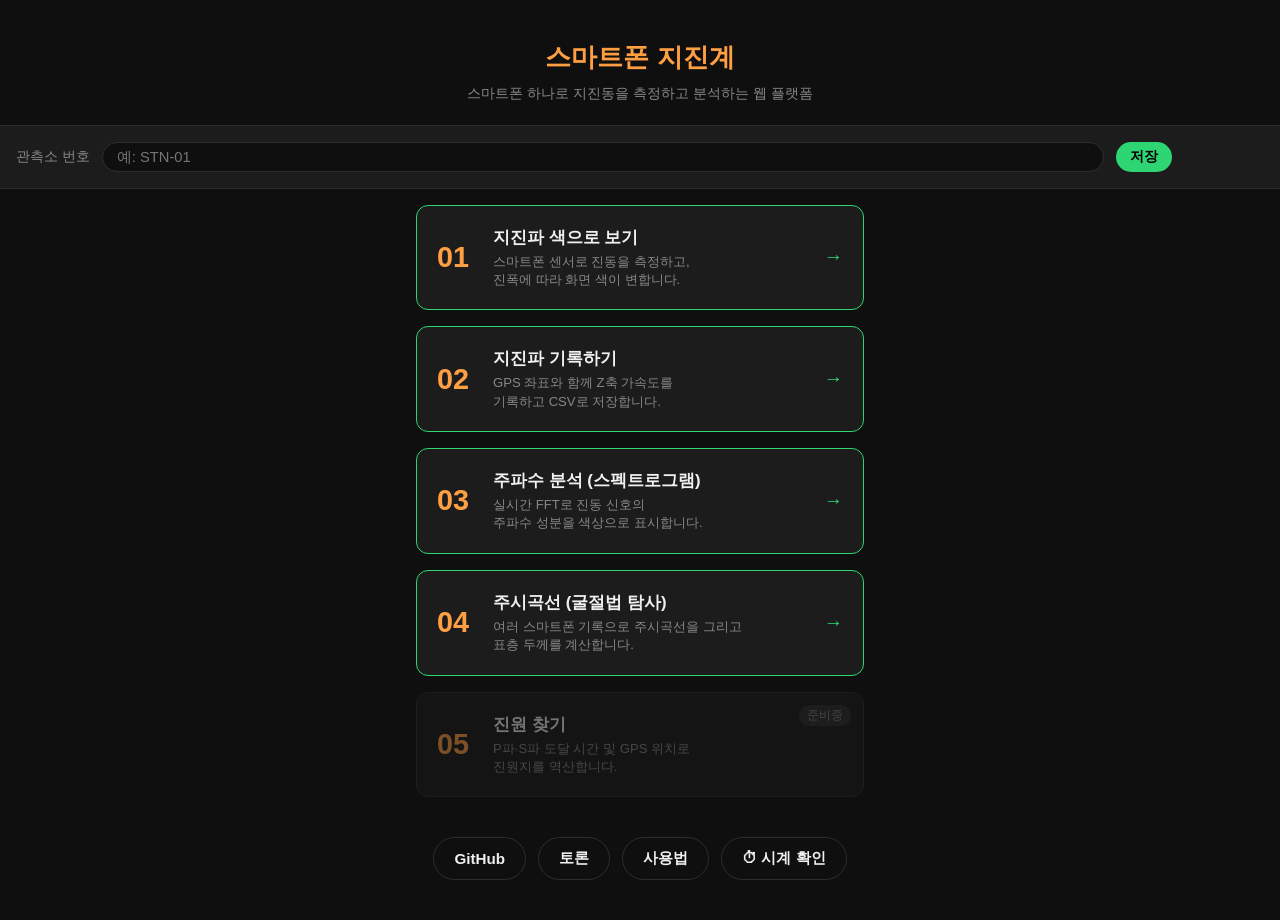
==== commit abcb6a31: "docs: Activity 4/5 제목 수정 - Activity 4: '주시곡선 탐사 (굴절법)' → '주시곡선 (굴절법 탐사)' - Activity 5: '주시곡선·진원 찾기' " ====
--- a/index.html
+++ b/index.html
@@ -58,7 +58,7 @@
         <a href="activity4/" class="card card--active">
             <div class="card__number">04</div>
             <div class="card__body">
-                <h2 class="card__title">주시곡선 탐사 (굴절법)</h2>
+                <h2 class="card__title">주시곡선 (굴절법 탐사)</h2>
                 <p class="card__desc">여러 스마트폰 기록으로 주시곡선을 그리고<br>표층 두께를 계산합니다.</p>
             </div>
             <div class="card__arrow">→</div>
@@ -68,7 +68,7 @@
         <div class="card card--disabled">
             <div class="card__number">05</div>
             <div class="card__body">
-                <h2 class="card__title">주시곡선·진원 찾기</h2>
+                <h2 class="card__title">진원 찾기</h2>
                 <p class="card__desc">P파·S파 도달 시간 및 GPS 위치로<br>진원지를 역산합니다.</p>
             </div>
             <div class="card__badge">준비중</div>
--- a/assets/css/style.css
+++ b/assets/css/style.css
@@ -295,6 +295,13 @@
     height: 100% !important;
     display: block;
 }
+.graph-controls {
+    display: flex;
+    align-items: center;
+    justify-content: flex-end;
+    gap: 6px;
+    padding: 4px 8px 2px;
+}
 .spectrogram-freq-overlay {
     position: absolute;
     top: 0;
@@ -585,6 +592,23 @@
 .analysis-tabs__btn:disabled {
     opacity: 0.35;
     pointer-events: none;
+}
+.analysis-info-btn {
+    flex: 0 0 auto;
+    padding: 7px 10px;
+    background: transparent;
+    border: 1px solid var(--border);
+    color: var(--muted);
+    font-size: 0.9rem;
+    border-radius: var(--radius);
+    cursor: pointer;
+}
+.psd-controls { gap: 6px; }
+.export-row   { gap: 4px; }
+#sensor-density-row {
+    display: flex;
+    justify-content: center;
+    padding: 6px 0 2px;
 }
 
 /* ===================================
@@ -824,6 +848,76 @@
     min-height: 1.2em;
 }
 
+/* Record Section (step 2 — 시간 조정) */
+.recsec-wrap {
+    width: 100%;
+    border: 1px solid var(--border);
+    border-radius: var(--radius);
+    background: #0a0a0a;
+    overflow: hidden;
+    touch-action: none;
+}
+.recsec-wrap canvas { width: 100% !important; display: block; }
+
+.offset-list { display: flex; flex-direction: column; }
+.offset-row {
+    display: flex;
+    align-items: center;
+    gap: 8px;
+    padding: 7px 0;
+    border-bottom: 1px solid var(--border);
+    font-size: 0.84rem;
+}
+.offset-row__id  { flex: 0 0 90px; font-size: 0.78rem; color: var(--muted); font-weight: 600; }
+.offset-slider   { flex: 1; accent-color: var(--wave); min-width: 0; }
+.offset-num {
+    width: 68px;
+    background: var(--surface);
+    border: 1px solid var(--border);
+    border-radius: 6px;
+    color: var(--text);
+    font-size: 0.82rem;
+    padding: 4px 8px;
+    text-align: right;
+    outline: none;
+}
+.offset-num:focus { border-color: var(--wave); }
+.offset-row__unit { color: var(--muted); font-size: 0.76rem; white-space: nowrap; }
+
+/* Hodochron mode toggle (step 3) */
+.hodo-mode-toggle { display: flex; gap: 4px; margin-bottom: 8px; }
+.hodo-mode-btn {
+    flex: 1;
+    padding: 7px 0;
+    border: 1px solid var(--border);
+    border-radius: 8px;
+    background: var(--surface);
+    color: var(--muted);
+    font-size: 0.85rem;
+    font-weight: 600;
+    cursor: pointer;
+}
+.hodo-mode-btn--active {
+    color: var(--primary);
+    border-color: var(--primary);
+    background: var(--bg);
+}
+.manual-line-ctrl {
+    display: flex;
+    gap: 8px;
+    flex-wrap: wrap;
+    justify-content: center;
+    padding: 6px 0;
+}
+.manual-vel-display {
+    font-size: 0.82rem;
+    color: var(--muted);
+    text-align: center;
+    padding: 4px 0;
+    min-height: 1.4em;
+}
+.manual-vel-display strong { color: var(--text); }
+
 
 /* ===================================
    PC 반응형 (768px+)
